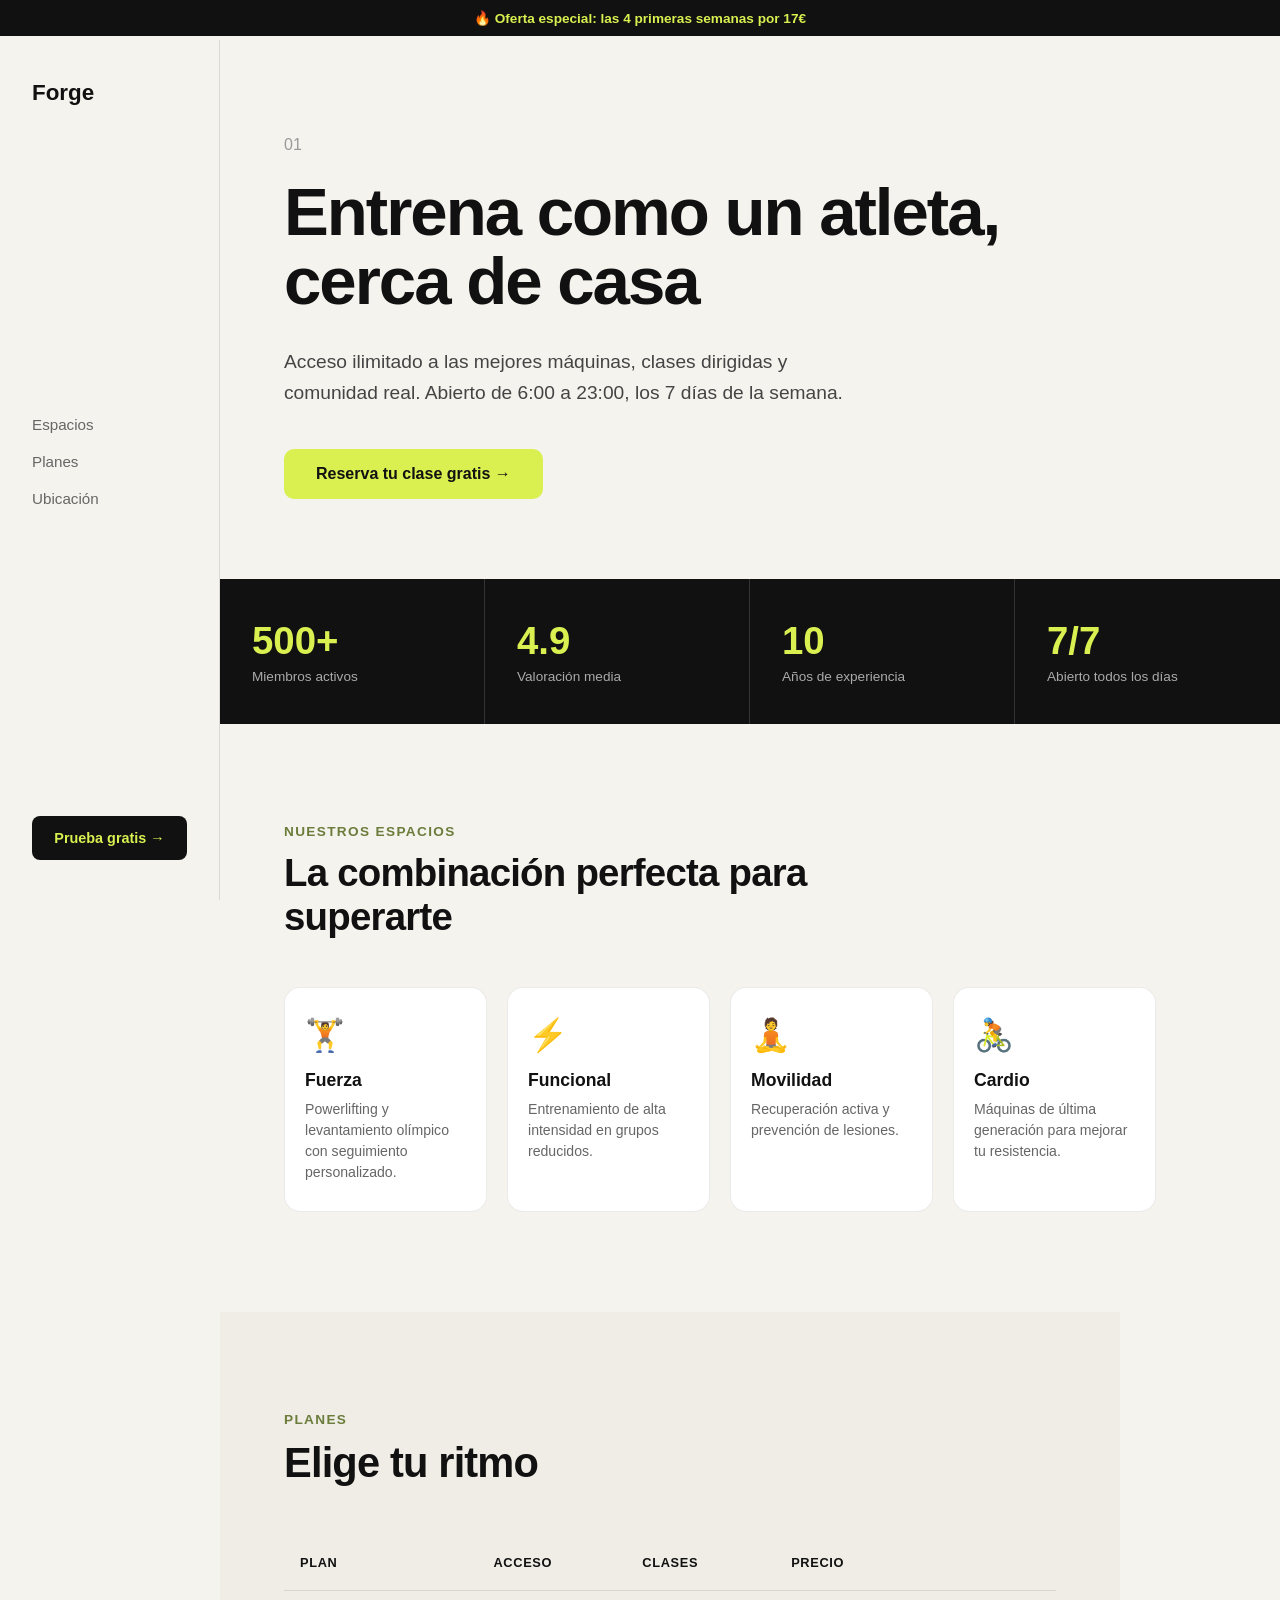
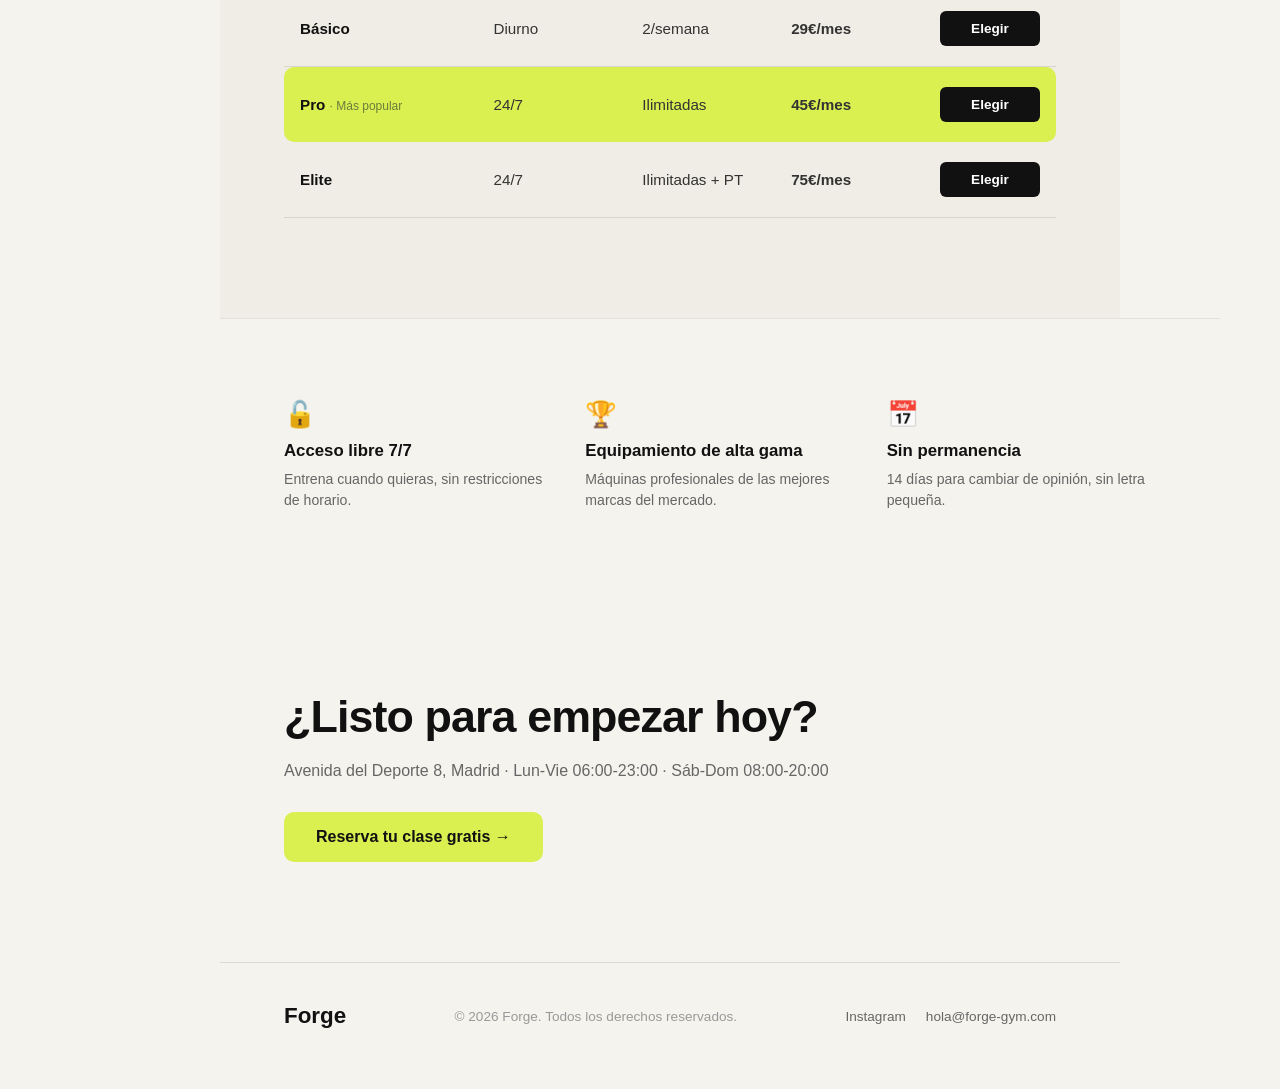
==== index.html @ c9fd3ada "Primera versión de Forge" ====
<!DOCTYPE html>
<html lang="es">
<head>
    <meta charset="UTF-8">
    <meta name="viewport" content="width=device-width, initial-scale=1.0">
    <title>Forge · Entrenamiento funcional</title>
    <link rel="stylesheet" href="style.css">
</head>
<body>

    <div class="promo-bar">
        🔥 Oferta especial: las 4 primeras semanas por 17€
    </div>

    <aside class="sidebar">
        <span class="logo">Forge</span>
        <nav class="side-nav">
            <a href="#espacios">Espacios</a>
            <a href="#planes">Planes</a>
            <a href="#ubicacion">Ubicación</a>
        </nav>
        <a href="https://wa.me/34TUNUMERO?text=Hola%2C%20quiero%20una%20clase%20gratis" class="side-cta" target="_blank">Prueba gratis →</a>
    </aside>

    <main class="content">

        <header class="hero">
            <span class="hero-num">01</span>
            <h1>Entrena como un atleta, cerca de casa</h1>
            <p class="subtitulo">Acceso ilimitado a las mejores máquinas, clases dirigidas y comunidad real. Abierto de 6:00 a 23:00, los 7 días de la semana.</p>
            <button class="cta-btn" onclick="window.open('https://wa.me/34TUNUMERO?text=Hola%2C%20quiero%20una%20clase%20gratis', '_blank')">Reserva tu clase gratis →</button>
        </header>

        <section class="stats-row">
            <div class="stat-block">
                <span class="numero">500+</span>
                <p>Miembros activos</p>
            </div>
            <div class="stat-block">
                <span class="numero">4.9</span>
                <p>Valoración media</p>
            </div>
            <div class="stat-block">
                <span class="numero">10</span>
                <p>Años de experiencia</p>
            </div>
            <div class="stat-block">
                <span class="numero">7/7</span>
                <p>Abierto todos los días</p>
            </div>
        </section>

        <section class="espacios" id="espacios">
            <span class="eyebrow">Nuestros espacios</span>
            <h2>La combinación perfecta para superarte</h2>
            <div class="espacios-grid">
                <div class="espacio-card">
                    <div class="espacio-icon">🏋️</div>
                    <h3>Fuerza</h3>
                    <p>Powerlifting y levantamiento olímpico con seguimiento personalizado.</p>
                </div>
                <div class="espacio-card">
                    <div class="espacio-icon">⚡</div>
                    <h3>Funcional</h3>
                    <p>Entrenamiento de alta intensidad en grupos reducidos.</p>
                </div>
                <div class="espacio-card">
                    <div class="espacio-icon">🧘</div>
                    <h3>Movilidad</h3>
                    <p>Recuperación activa y prevención de lesiones.</p>
                </div>
                <div class="espacio-card">
                    <div class="espacio-icon">🚴</div>
                    <h3>Cardio</h3>
                    <p>Máquinas de última generación para mejorar tu resistencia.</p>
                </div>
            </div>
        </section>

        <section class="planes" id="planes">
            <span class="eyebrow">Planes</span>
            <h2>Elige tu ritmo</h2>

            <div class="plan-row plan-header">
                <span>Plan</span>
                <span>Acceso</span>
                <span>Clases</span>
                <span>Precio</span>
                <span></span>
            </div>
            <div class="plan-row">
                <span class="plan-nombre">Básico</span>
                <span>Diurno</span>
                <span>2/semana</span>
                <span class="plan-precio">29€/mes</span>
                <button class="plan-btn" onclick="window.open('https://wa.me/34TUNUMERO?text=Hola%2C%20me%20interesa%20el%20plan%20B%C3%A1sico', '_blank')">Elegir</button>
            </div>
            <div class="plan-row plan-destacado">
                <span class="plan-nombre">Pro <em>· Más popular</em></span>
                <span>24/7</span>
                <span>Ilimitadas</span>
                <span class="plan-precio">45€/mes</span>
                <button class="plan-btn" onclick="window.open('https://wa.me/34TUNUMERO?text=Hola%2C%20me%20interesa%20el%20plan%20Pro', '_blank')">Elegir</button>
            </div>
            <div class="plan-row">
                <span class="plan-nombre">Elite</span>
                <span>24/7</span>
                <span>Ilimitadas + PT</span>
                <span class="plan-precio">75€/mes</span>
                <button class="plan-btn" onclick="window.open('https://wa.me/34TUNUMERO?text=Hola%2C%20me%20interesa%20el%20plan%20Elite', '_blank')">Elegir</button>
            </div>
        </section>

        <section class="ventajas">
            <div class="ventaja">
                <span class="ventaja-icon">🔓</span>
                <h4>Acceso libre 7/7</h4>
                <p>Entrena cuando quieras, sin restricciones de horario.</p>
            </div>
            <div class="ventaja">
                <span class="ventaja-icon">🏆</span>
                <h4>Equipamiento de alta gama</h4>
                <p>Máquinas profesionales de las mejores marcas del mercado.</p>
            </div>
            <div class="ventaja">
                <span class="ventaja-icon">📅</span>
                <h4>Sin permanencia</h4>
                <p>14 días para cambiar de opinión, sin letra pequeña.</p>
            </div>
        </section>

        <section class="cta-final" id="ubicacion">
            <h2>¿Listo para empezar hoy?</h2>
            <p>Avenida del Deporte 8, Madrid · Lun-Vie 06:00-23:00 · Sáb-Dom 08:00-20:00</p>
            <button class="cta-btn" onclick="window.open('https://wa.me/34TUNUMERO?text=Hola%2C%20quiero%20una%20clase%20gratis', '_blank')">Reserva tu clase gratis →</button>
        </section>

        <footer class="footer">
            <span class="logo">Forge</span>
            <p>&copy; 2026 Forge. Todos los derechos reservados.</p>
            <div class="footer-links">
                <a href="#">Instagram</a>
                <a href="mailto:hola@forge-gym.com">hola@forge-gym.com</a>
            </div>
        </footer>

    </main>

</body>
</html>
---- style.css ----
* {
    margin: 0;
    padding: 0;
    box-sizing: border-box;
}

body {
    font-family: 'Inter', sans-serif;
    background-color: #F5F3EE;
    color: #111111;
}

/* Barra de oferta superior */
.promo-bar {
    background-color: #111111;
    color: #D9F050;
    text-align: center;
    padding: 10px;
    font-size: 0.85rem;
    font-weight: 600;
}

/* Sidebar fija */
.sidebar {
    position: fixed;
    top: 40px;
    left: 0;
    width: 220px;
    height: calc(100vh - 40px);
    display: flex;
    flex-direction: column;
    justify-content: space-between;
    padding: 40px 32px;
    border-right: 1px solid rgba(0,0,0,0.1);
    background-color: #F5F3EE;
    z-index: 100;
}

.logo {
    font-family: 'Space Grotesk', sans-serif;
    font-weight: 700;
    font-size: 1.4rem;
    color: #111111;
}

.side-nav {
    display: flex;
    flex-direction: column;
    gap: 20px;
}

.side-nav a {
    color: #666666;
    text-decoration: none;
    font-size: 0.95rem;
    transition: color 0.2s ease;
}

.side-nav a:hover {
    color: #111111;
}

.side-cta {
    display: block;
    text-align: center;
    background-color: #111111;
    color: #D9F050;
    text-decoration: none;
    padding: 14px;
    border-radius: 8px;
    font-size: 0.9rem;
    font-weight: 700;
    transition: transform 0.2s ease;
}

.side-cta:hover {
    transform: scale(1.03);
}

.content {
    margin-left: 220px;
}

.eyebrow {
    display: block;
    font-size: 0.85rem;
    font-weight: 600;
    letter-spacing: 0.1em;
    text-transform: uppercase;
    color: #6B7C3B;
    margin-bottom: 12px;
}

/* Hero editorial */
.hero {
    padding: 100px 64px 80px;
    max-width: 900px;
}

.hero-num {
    display: block;
    font-family: 'Space Grotesk', sans-serif;
    font-size: 1rem;
    color: #999999;
    margin-bottom: 24px;
}

.hero h1 {
    font-family: 'Space Grotesk', sans-serif;
    font-size: 4.2rem;
    line-height: 1.02;
    font-weight: 700;
    color: #111111;
    margin-bottom: 32px;
    letter-spacing: -0.03em;
}

.hero .subtitulo {
    font-size: 1.2rem;
    color: #444444;
    max-width: 560px;
    margin-bottom: 40px;
    line-height: 1.6;
}

.cta-btn {
    background-color: #D9F050;
    color: #111111;
    border: none;
    padding: 16px 32px;
    font-size: 1rem;
    font-weight: 700;
    border-radius: 10px;
    cursor: pointer;
    transition: transform 0.2s ease;
}

.cta-btn:hover {
    transform: scale(1.04);
}

/* Barra de estadísticas */
.stats-row {
    display: grid;
    grid-template-columns: repeat(4, 1fr);
    background-color: #111111;
}

.stat-block {
    padding: 40px 32px;
    border-right: 1px solid rgba(255,255,255,0.15);
}

.stat-block:last-child {
    border-right: none;
}

.stat-block .numero {
    display: block;
    font-family: 'Space Grotesk', sans-serif;
    font-size: 2.4rem;
    font-weight: 700;
    color: #D9F050;
    margin-bottom: 6px;
}

.stat-block p {
    color: #AAAAAA;
    font-size: 0.85rem;
}

/* Espacios: grid de tarjetas con icono */
.espacios {
    padding: 100px 64px;
    max-width: 1000px;
}

.espacios h2 {
    font-family: 'Space Grotesk', sans-serif;
    font-size: 2.4rem;
    font-weight: 700;
    color: #111111;
    margin-bottom: 48px;
    letter-spacing: -0.02em;
    max-width: 600px;
}

.espacios-grid {
    display: grid;
    grid-template-columns: repeat(4, 1fr);
    gap: 20px;
}

.espacio-card {
    background-color: #FFFFFF;
    border: 1px solid rgba(0,0,0,0.08);
    border-radius: 16px;
    padding: 28px 20px;
    transition: transform 0.2s ease, border-color 0.2s ease;
}

.espacio-card:hover {
    transform: translateY(-4px);
    border-color: #D9F050;
}

.espacio-icon {
    font-size: 2rem;
    margin-bottom: 16px;
}

.espacio-card h3 {
    font-family: 'Space Grotesk', sans-serif;
    font-size: 1.1rem;
    color: #111111;
    margin-bottom: 8px;
}

.espacio-card p {
    color: #666666;
    font-size: 0.88rem;
    line-height: 1.5;
}

/* Planes: tabla comparativa */
.planes {
    padding: 100px 64px;
    max-width: 900px;
    background-color: #EFEDE5;
}

.planes h2 {
    font-family: 'Space Grotesk', sans-serif;
    font-size: 2.6rem;
    font-weight: 700;
    color: #111111;
    margin-bottom: 48px;
    letter-spacing: -0.02em;
}

.plan-row {
    display: grid;
    grid-template-columns: 1.3fr 1fr 1fr 1fr 100px;
    align-items: center;
    padding: 20px 16px;
    border-bottom: 1px solid rgba(0,0,0,0.1);
    font-size: 0.95rem;
    color: #333333;
}

.plan-header {
    font-weight: 700;
    color: #111111;
    text-transform: uppercase;
    font-size: 0.8rem;
    letter-spacing: 0.05em;
}

.plan-destacado {
    background-color: #D9F050;
    border-radius: 10px;
    border-bottom: none;
}

.plan-nombre {
    font-family: 'Space Grotesk', sans-serif;
    font-weight: 700;
    color: #111111;
}

.plan-nombre em {
    font-style: normal;
    font-size: 0.75rem;
    color: #6B7C3B;
    font-weight: 400;
}

.plan-precio {
    font-family: 'Space Grotesk', sans-serif;
    font-weight: 700;
}

.plan-btn {
    background-color: #111111;
    color: #FFFFFF;
    border: none;
    padding: 10px 16px;
    border-radius: 6px;
    font-size: 0.85rem;
    font-weight: 700;
    cursor: pointer;
    transition: transform 0.2s ease;
}

.plan-btn:hover {
    transform: scale(1.05);
}

/* Ventajas: 3 columnas antes del footer */
.ventajas {
    display: grid;
    grid-template-columns: repeat(3, 1fr);
    gap: 32px;
    padding: 80px 64px;
    max-width: 1000px;
    border-top: 1px solid rgba(0,0,0,0.08);
}

.ventaja-icon {
    font-size: 1.6rem;
    display: block;
    margin-bottom: 12px;
}

.ventaja h4 {
    font-family: 'Space Grotesk', sans-serif;
    font-size: 1.05rem;
    color: #111111;
    margin-bottom: 8px;
}

.ventaja p {
    color: #666666;
    font-size: 0.88rem;
    line-height: 1.5;
}

/* CTA final */
.cta-final {
    padding: 100px 64px;
    max-width: 900px;
}

.cta-final h2 {
    font-family: 'Space Grotesk', sans-serif;
    font-size: 2.8rem;
    font-weight: 700;
    color: #111111;
    margin-bottom: 20px;
    letter-spacing: -0.02em;
}

.cta-final p {
    color: #666666;
    font-size: 1rem;
    margin-bottom: 32px;
}

/* Footer */
.footer {
    padding: 40px 64px 60px;
    max-width: 900px;
    display: flex;
    align-items: center;
    justify-content: space-between;
    border-top: 1px solid rgba(0,0,0,0.1);
}

.footer p {
    color: #999999;
    font-size: 0.85rem;
}

.footer-links {
    display: flex;
    gap: 20px;
}

.footer-links a {
    color: #666666;
    text-decoration: none;
    font-size: 0.85rem;
    transition: color 0.2s ease;
}

.footer-links a:hover {
    color: #111111;
}

/* Responsive */
@media (max-width: 900px) {
    .sidebar {
        position: relative;
        top: 0;
        width: 100%;
        height: auto;
        flex-direction: row;
        justify-content: space-between;
        padding: 20px 24px;
    }
    .side-nav {
        display: none;
    }
    .content {
        margin-left: 0;
    }
    .hero h1 {
        font-size: 2.8rem;
    }
    .stats-row {
        grid-template-columns: repeat(2, 1fr);
    }
    .espacios-grid {
        grid-template-columns: repeat(2, 1fr);
    }
    .plan-row {
        grid-template-columns: 1fr;
        gap: 6px;
    }
    .ventajas {
        grid-template-columns: 1fr;
    }
    .footer {
        flex-direction: column;
        gap: 12px;
        text-align: center;
    }
}
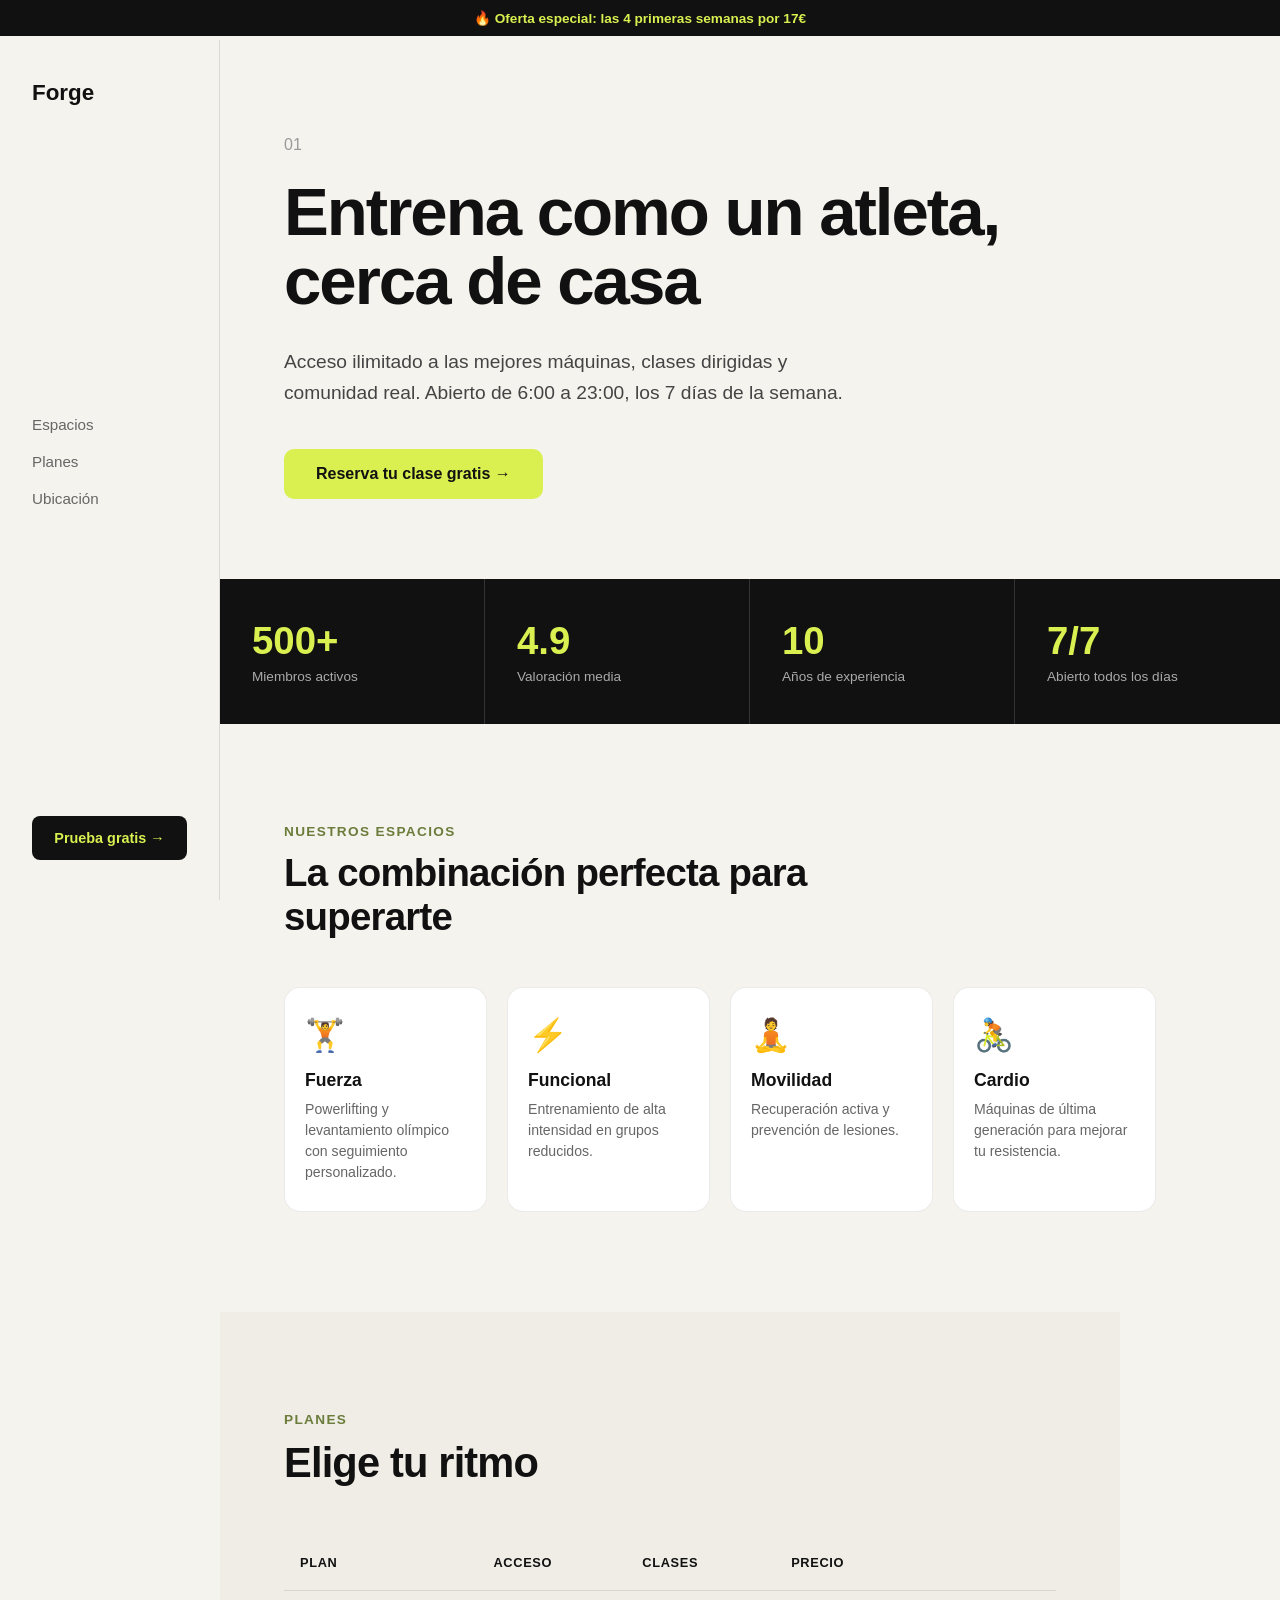
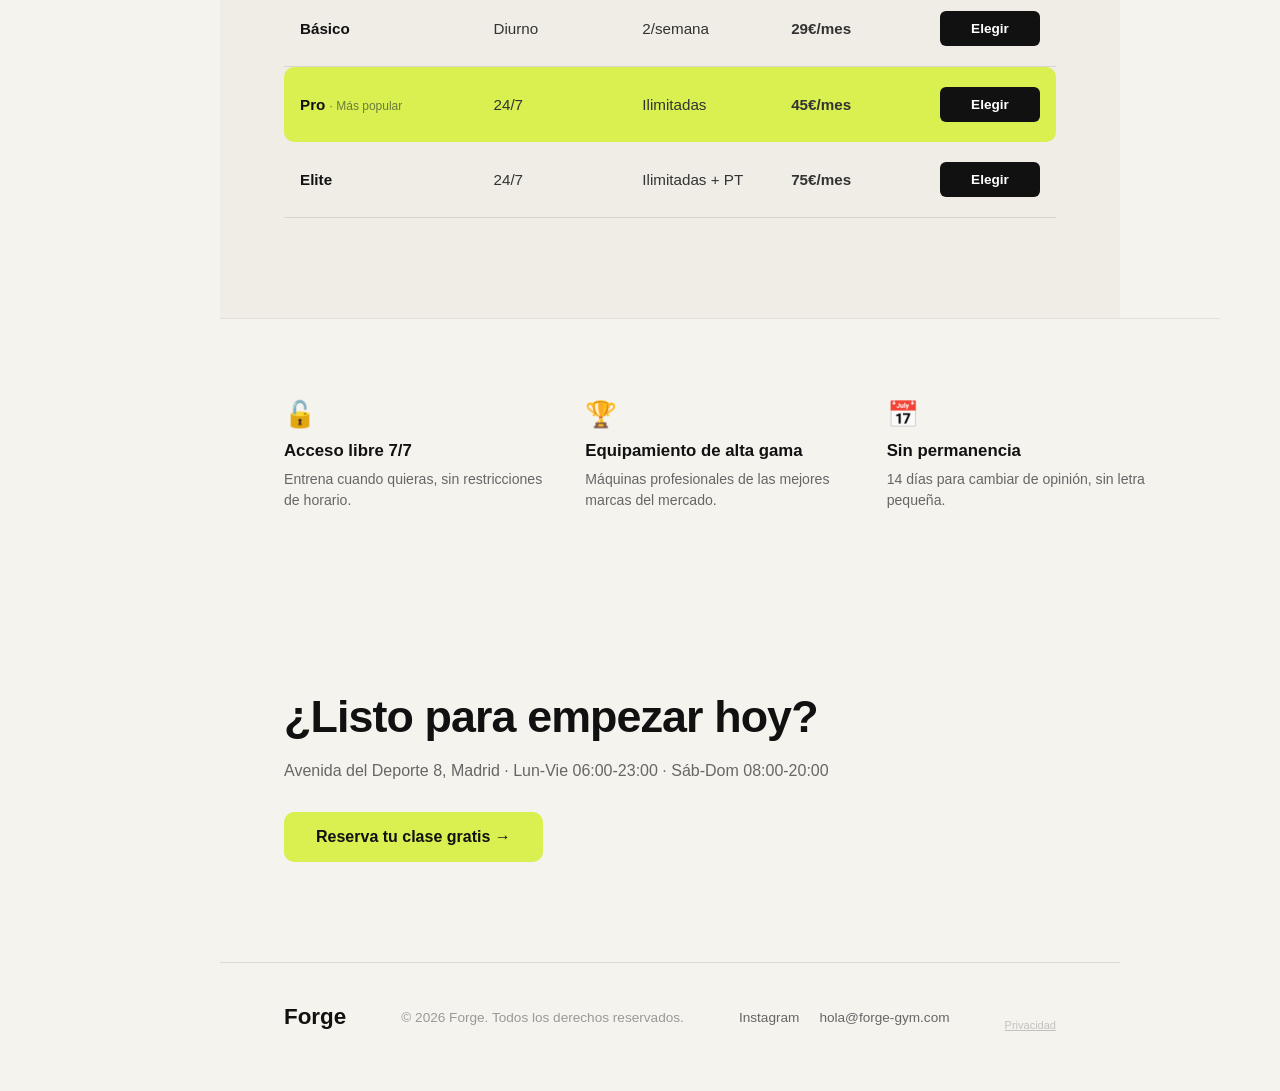
==== commit 40e5e023: "SEO: robots.txt, 404, pages légales, OG tags, schema.org, CTA sticky (checklist 20 points)" ====
--- a/index.html
+++ b/index.html
@@ -4,7 +4,36 @@
     <meta charset="UTF-8">
     <meta name="viewport" content="width=device-width, initial-scale=1.0">
     <title>Forge · Entrenamiento funcional</title>
+  <meta name="description" content="Forge, entrenamiento funcional en Madrid. Entrena como un atleta, cerca de casa. Clase gratis de prueba.">
+  <link rel="canonical" href="https://landrytalbotpro.github.io/forge-gym/">
+  <meta property="og:type" content="website">
+  <meta property="og:title" content="Forge · Entrenamiento funcional">
+  <meta property="og:description" content="Forge, entrenamiento funcional en Madrid. Entrena como un atleta, cerca de casa. Clase gratis de prueba.">
+  <meta property="og:url" content="https://landrytalbotpro.github.io/forge-gym/">
+  <meta property="og:image" content="https://nuvorastudio.es/images/forge.jpg">
+  <meta property="og:locale" content="es_ES">
+  <meta name="twitter:card" content="summary_large_image">
+  <meta name="twitter:title" content="Forge · Entrenamiento funcional">
+  <meta name="twitter:description" content="Forge, entrenamiento funcional en Madrid. Entrena como un atleta, cerca de casa. Clase gratis de prueba.">
+  <meta name="twitter:image" content="https://nuvorastudio.es/images/forge.jpg">
     <link rel="stylesheet" href="style.css">
+  <script type="application/ld+json">
+{
+  "@context": "https://schema.org",
+  "@type": "ExerciseGym",
+  "name": "Forge",
+  "url": "https://landrytalbotpro.github.io/forge-gym/",
+  "image": "https://nuvorastudio.es/images/forge.jpg",
+  "telephone": "+34675153535",
+  "address": {
+    "@type": "PostalAddress",
+    "streetAddress": "Avenida del Deporte 8",
+    "postalCode": "28001",
+    "addressLocality": "Madrid",
+    "addressCountry": "ES"
+  }
+}
+  </script>
 </head>
 <body>
 
@@ -19,7 +48,7 @@
             <a href="#planes">Planes</a>
             <a href="#ubicacion">Ubicación</a>
         </nav>
-        <a href="https://wa.me/34TUNUMERO?text=Hola%2C%20quiero%20una%20clase%20gratis" class="side-cta" target="_blank">Prueba gratis →</a>
+        <a href="https://wa.me/34675153535?text=Hola%2C%20quiero%20una%20clase%20gratis" class="side-cta" target="_blank">Prueba gratis →</a>
     </aside>
 
     <main class="content">
@@ -28,7 +57,7 @@
             <span class="hero-num">01</span>
             <h1>Entrena como un atleta, cerca de casa</h1>
             <p class="subtitulo">Acceso ilimitado a las mejores máquinas, clases dirigidas y comunidad real. Abierto de 6:00 a 23:00, los 7 días de la semana.</p>
-            <button class="cta-btn" onclick="window.open('https://wa.me/34TUNUMERO?text=Hola%2C%20quiero%20una%20clase%20gratis', '_blank')">Reserva tu clase gratis →</button>
+            <button class="cta-btn" onclick="window.open('https://wa.me/34675153535?text=Hola%2C%20quiero%20una%20clase%20gratis', '_blank')">Reserva tu clase gratis →</button>
         </header>
 
         <section class="stats-row">
@@ -93,21 +122,21 @@
                 <span>Diurno</span>
                 <span>2/semana</span>
                 <span class="plan-precio">29€/mes</span>
-                <button class="plan-btn" onclick="window.open('https://wa.me/34TUNUMERO?text=Hola%2C%20me%20interesa%20el%20plan%20B%C3%A1sico', '_blank')">Elegir</button>
+                <button class="plan-btn" onclick="window.open('https://wa.me/34675153535?text=Hola%2C%20me%20interesa%20el%20plan%20B%C3%A1sico', '_blank')">Elegir</button>
             </div>
             <div class="plan-row plan-destacado">
                 <span class="plan-nombre">Pro <em>· Más popular</em></span>
                 <span>24/7</span>
                 <span>Ilimitadas</span>
                 <span class="plan-precio">45€/mes</span>
-                <button class="plan-btn" onclick="window.open('https://wa.me/34TUNUMERO?text=Hola%2C%20me%20interesa%20el%20plan%20Pro', '_blank')">Elegir</button>
+                <button class="plan-btn" onclick="window.open('https://wa.me/34675153535?text=Hola%2C%20me%20interesa%20el%20plan%20Pro', '_blank')">Elegir</button>
             </div>
             <div class="plan-row">
                 <span class="plan-nombre">Elite</span>
                 <span>24/7</span>
                 <span>Ilimitadas + PT</span>
                 <span class="plan-precio">75€/mes</span>
-                <button class="plan-btn" onclick="window.open('https://wa.me/34TUNUMERO?text=Hola%2C%20me%20interesa%20el%20plan%20Elite', '_blank')">Elegir</button>
+                <button class="plan-btn" onclick="window.open('https://wa.me/34675153535?text=Hola%2C%20me%20interesa%20el%20plan%20Elite', '_blank')">Elegir</button>
             </div>
         </section>
 
@@ -132,7 +161,7 @@
         <section class="cta-final" id="ubicacion">
             <h2>¿Listo para empezar hoy?</h2>
             <p>Avenida del Deporte 8, Madrid · Lun-Vie 06:00-23:00 · Sáb-Dom 08:00-20:00</p>
-            <button class="cta-btn" onclick="window.open('https://wa.me/34TUNUMERO?text=Hola%2C%20quiero%20una%20clase%20gratis', '_blank')">Reserva tu clase gratis →</button>
+            <button class="cta-btn" onclick="window.open('https://wa.me/34675153535?text=Hola%2C%20quiero%20una%20clase%20gratis', '_blank')">Reserva tu clase gratis →</button>
         </section>
 
         <footer class="footer">
@@ -142,9 +171,31 @@
                 <a href="#">Instagram</a>
                 <a href="mailto:hola@forge-gym.com">hola@forge-gym.com</a>
             </div>
-        </footer>
+        
+    <p style="text-align:center; font-size:11px; opacity:0.55; margin-top:16px;" class="nuvora-legal-link"><a href="privacidad.html" style="color:inherit;">Privacidad</a></p>
+</footer>
 
     </main>
 
+
+  <!-- Sticky mobile CTA (ajouté — checklist Nuvora) -->
+  <style>
+  #nuvora-sticky-cta-bar {
+    position: fixed; left: 0; right: 0; bottom: 0; z-index: 9999;
+    display: none; justify-content: center; align-items: center;
+    padding: 12px 16px calc(12px + env(safe-area-inset-bottom, 0px));
+    background: rgba(20,20,20,0.96); backdrop-filter: blur(6px);
+  }
+  #nuvora-sticky-cta-bar a {
+    display: block; width: 100%; max-width: 480px; text-align: center;
+    background: #25D366; color: #fff; font-weight: 700; font-size: 15px;
+    padding: 13px 20px; border-radius: 999px; text-decoration: none;
+    font-family: system-ui, -apple-system, sans-serif;
+  }
+  @media (max-width: 780px) { #nuvora-sticky-cta-bar { display: flex; } }
+  </style>
+  <div id="nuvora-sticky-cta-bar">
+    <a href="https://wa.me/34675153535?text=Hola%2C%20quiero%20una%20clase%20gratis" target="_blank" rel="noopener">💬 Prueba gratis — Respuesta en 24h</a>
+  </div>
 </body>
 </html>
--- a/style.css
+++ b/style.css
@@ -401,7 +401,7 @@
         grid-template-columns: repeat(2, 1fr);
     }
     .espacios-grid {
-        grid-template-columns: repeat(2, 1fr);
+        grid-template-columns: repeat(2, minmax(0, 1fr));
     }
     .plan-row {
         grid-template-columns: 1fr;
